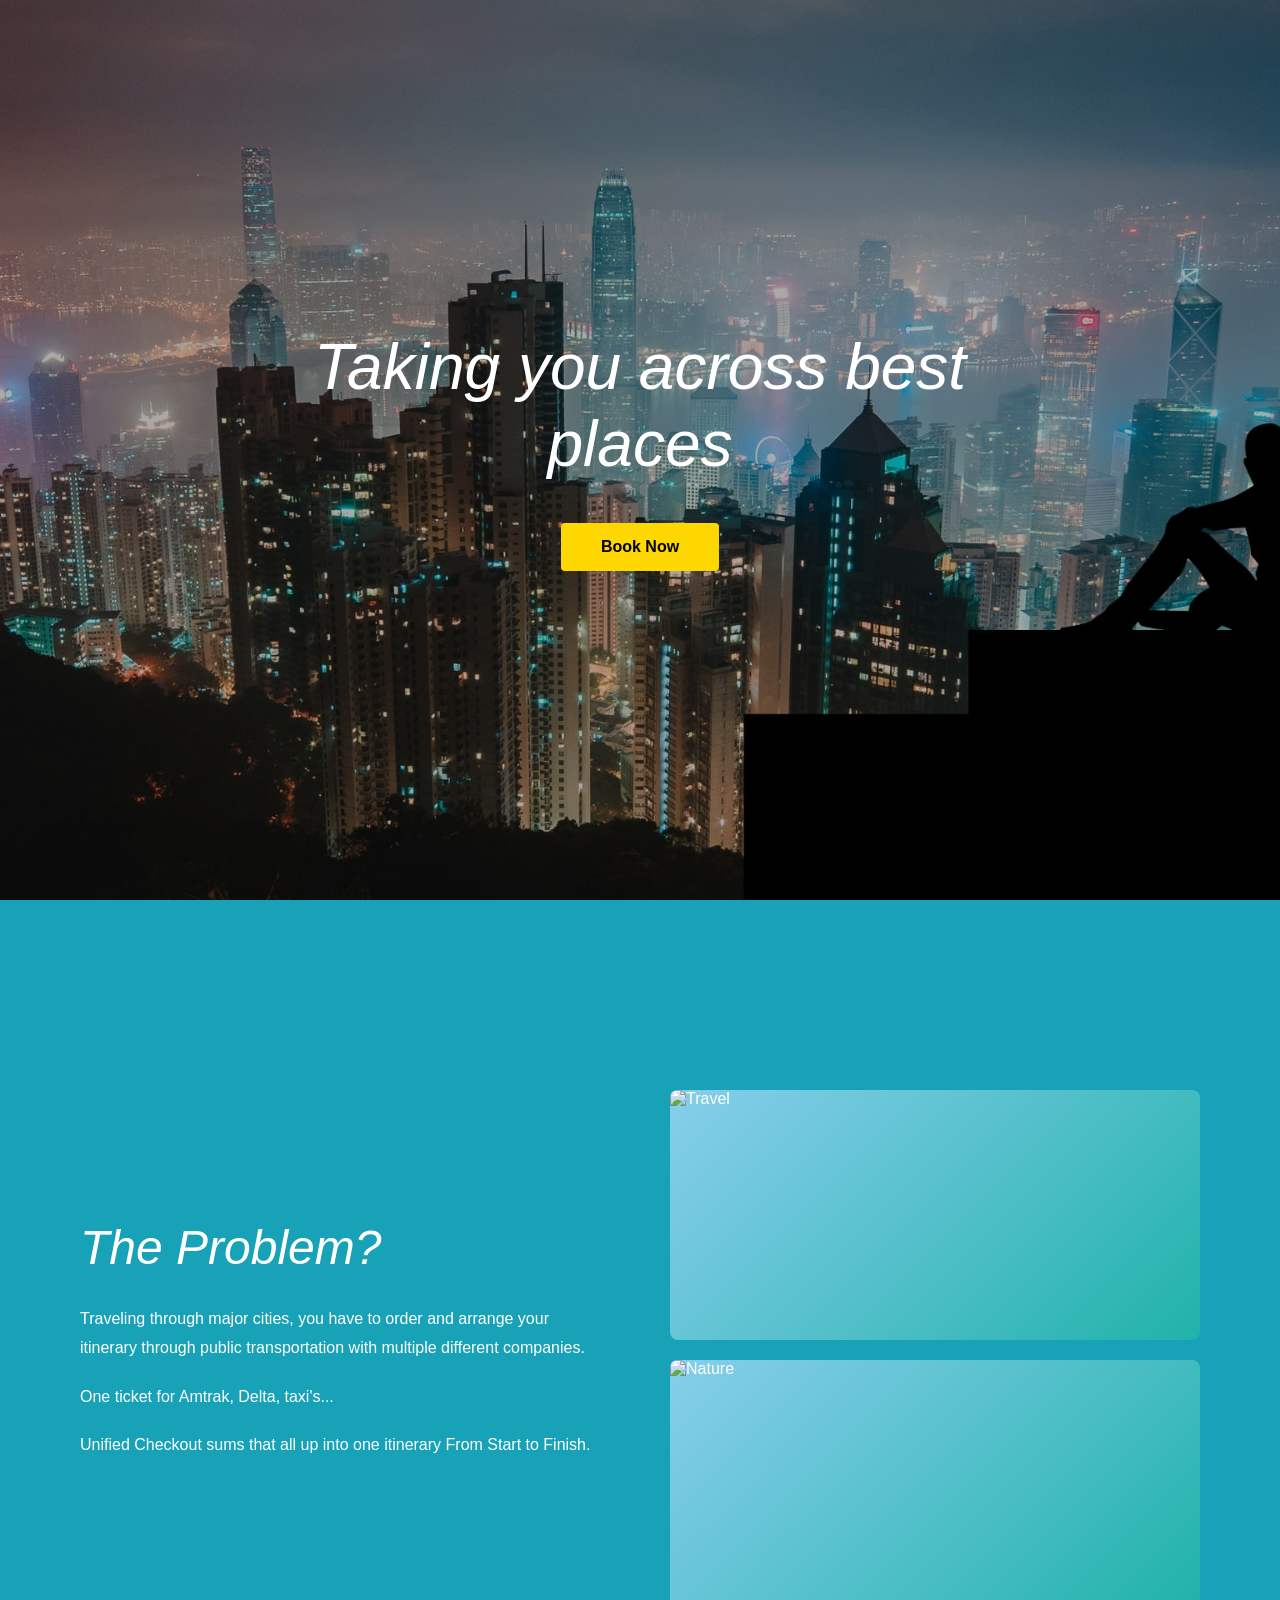
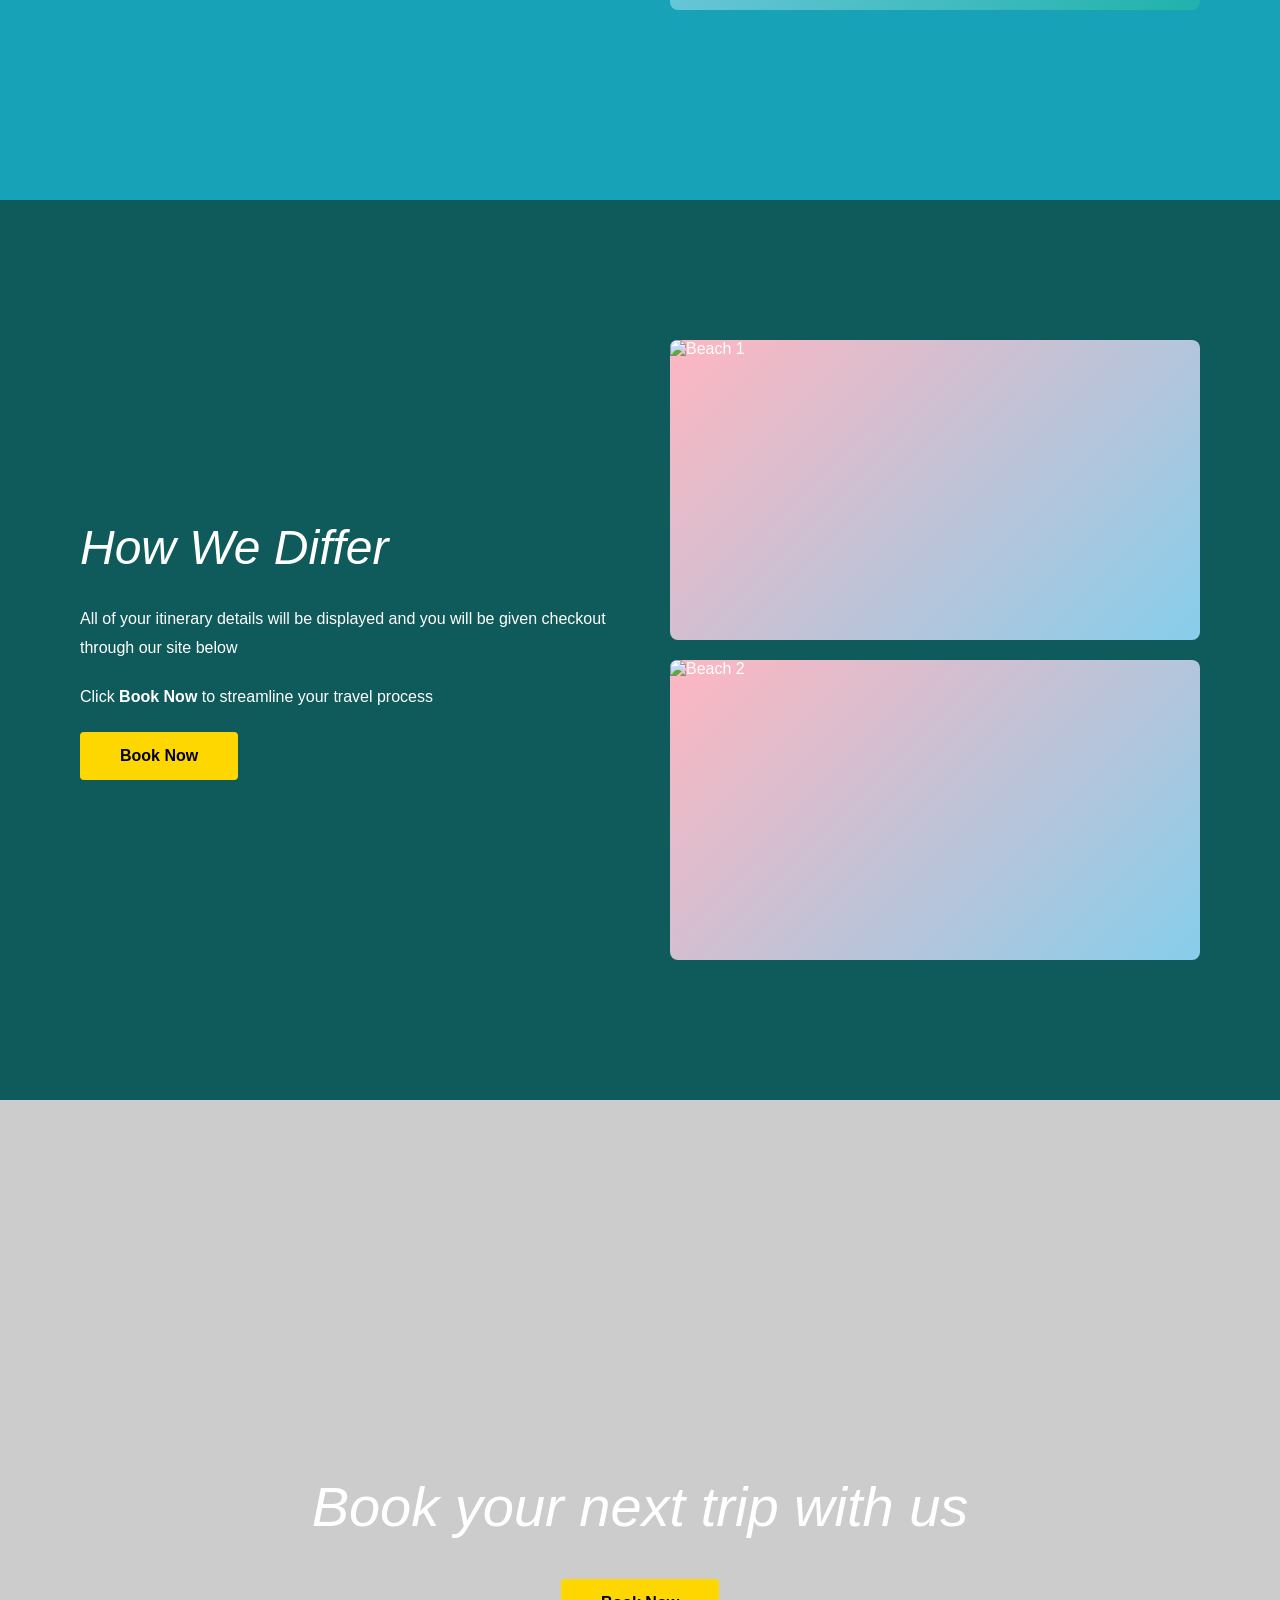
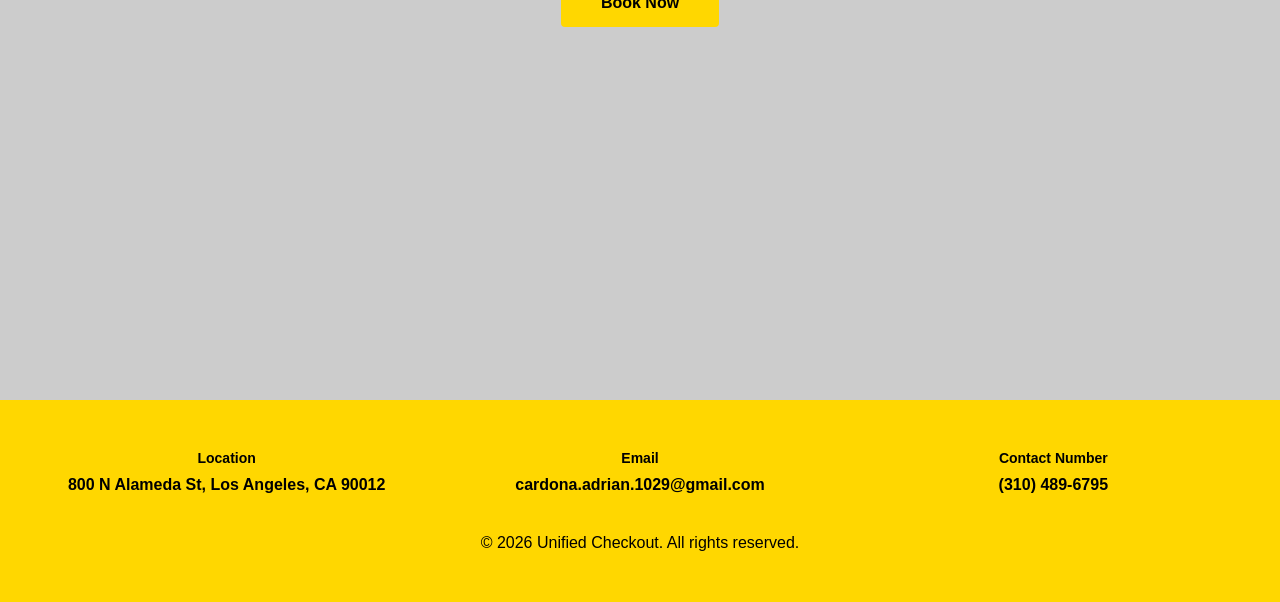
==== frontend/index.html @ d4a49bbd "background" ====
<!DOCTYPE html>
<html lang="en">
<head>
    <meta charset="UTF-8">
    <meta name="viewport" content="width=device-width, initial-scale=1.0">
    <title>Unified Checkout - Taking you across best places</title>
    <style>
        * {
            margin: 0;
            padding: 0;
            box-sizing: border-box;
        }

        body {
            font-family: -apple-system, BlinkMacSystemFont, 'Segoe UI', Roboto, Oxygen, Ubuntu, Cantarell, sans-serif;
            color: #333;
        }

        section {
            min-height: 100vh;
            display: flex;
            align-items: center;
            justify-content: center;
            position: relative;
            overflow: hidden;
        }

        /* Hero Section */
        .hero {
            background: linear-gradient(rgba(0, 0, 0, 0.3), rgba(0, 0, 0, 0.3)), 
                        url('images/hero-bg.jpg');
            background-size: cover;
            background-position: center;
            color: white;
            text-align: center;
            min-height: 100vh;
        }

        .hero-content h1 {
            font-size: 64px;
            font-weight: 300;
            font-style: italic;
            margin-bottom: 40px;
            line-height: 1.2;
            max-width: 800px;
            margin-left: auto;
            margin-right: auto;
        }

        .btn {
            padding: 15px 40px;
            font-size: 16px;
            font-weight: 600;
            border: none;
            border-radius: 4px;
            cursor: pointer;
            transition: all 0.3s;
            text-decoration: none;
            display: inline-block;
        }

        .btn-primary {
            background-color: #ffd700;
            color: #000;
        }

        .btn-primary:hover {
            background-color: #ffed4e;
            transform: translateY(-2px);
            box-shadow: 0 4px 12px rgba(255, 215, 0, 0.3);
        }

        .btn-secondary {
            background-color: #ffd700;
            color: #000;
        }

        .btn-secondary:hover {
            background-color: #ffed4e;
        }

        /* Problem Section */
        .problem {
            background: #17a2b8;
            color: white;
        }

        .problem-content {
            max-width: 1200px;
            margin: 0 auto;
            display: grid;
            grid-template-columns: 1fr 1fr;
            gap: 60px;
            align-items: center;
            padding: 0 40px;
        }

        .problem-text h2 {
            font-size: 48px;
            font-weight: 300;
            font-style: italic;
            margin-bottom: 30px;
        }

        .problem-text p {
            font-size: 16px;
            line-height: 1.8;
            margin-bottom: 20px;
        }

        .problem-images {
            display: grid;
            grid-template-columns: 1fr;
            gap: 20px;
        }

        .problem-images img {
            width: 100%;
            height: 250px;
            object-fit: cover;
            border-radius: 8px;
            background: linear-gradient(135deg, #87CEEB, #20B2AA);
        }

        /* Differ Section */
        .differ {
            background: #0f5a5a;
            color: white;
        }

        .differ-content {
            max-width: 1200px;
            margin: 0 auto;
            display: grid;
            grid-template-columns: 1fr 1fr;
            gap: 60px;
            align-items: center;
            padding: 0 40px;
        }

        .differ-text h2 {
            font-size: 48px;
            font-weight: 300;
            font-style: italic;
            margin-bottom: 30px;
        }

        .differ-text p {
            font-size: 16px;
            line-height: 1.8;
            margin-bottom: 20px;
        }

        .differ-images {
            display: grid;
            grid-template-columns: 1fr;
            gap: 20px;
        }

        .differ-images img {
            width: 100%;
            height: 300px;
            object-fit: cover;
            border-radius: 8px;
            background: linear-gradient(135deg, #FFB6C1, #87CEEB);
        }

        /* CTA Section */
        .cta {
            background: linear-gradient(rgba(0, 0, 0, 0.2), rgba(0, 0, 0, 0.2)), 
                        url('https://images.unsplash.com/photo-1570077188670-e3a8d69ac5ff?w=1200&h=800&fit=crop');
            background-size: cover;
            background-position: center;
            color: white;
            text-align: center;
            min-height: 100vh;
        }

        .cta h2 {
            font-size: 56px;
            font-weight: 300;
            font-style: italic;
            margin-bottom: 40px;
        }

        /* Footer */
        footer {
            background: #ffd700;
            color: #000;
            padding: 50px 40px;
            text-align: center;
        }

        .footer-content {
            max-width: 1200px;
            margin: 0 auto;
            display: grid;
            grid-template-columns: 1fr 1fr 1fr;
            gap: 40px;
            margin-bottom: 40px;
        }

        .footer-item h3 {
            font-size: 14px;
            font-weight: 600;
            margin-bottom: 10px;
        }

        .footer-item p {
            font-size: 16px;
            font-weight: 600;
        }

        @media (max-width: 768px) {
            .hero-content h1 {
                font-size: 36px;
            }

            .problem-content,
            .differ-content,
            .footer-content {
                grid-template-columns: 1fr;
                gap: 30px;
            }

            nav a {
                margin-left: 15px;
            }

            .problem-text h2,
            .differ-text h2,
            .cta h2 {
                font-size: 32px;
            }
        }
    </style>
</head>
<body>
    <!-- Hero Section -->
    <section class="hero" id="home">
        <div class="hero-content">
            <h1>Taking you across best places</h1>
            <a href="../unified-checkout/public/index.html" class="btn btn-primary">Book Now</a>
        </div>
    </section>

    <!-- Problem Section -->
    <section class="problem" id="problem">
        <div class="problem-content">
            <div class="problem-text">
                <h2>The Problem?</h2>
                <p>Traveling through major cities, you have to order and arrange your itinerary through public transportation with multiple different companies.</p>
                <p>One ticket for Amtrak, Delta, taxi's...</p>
                <p>Unified Checkout sums that all up into one itinerary From Start to Finish.</p>
            </div>
            <div class="problem-images">
                <img src="https://images.unsplash.com/photo-1559827260-dc66d52bef19?w=400&h=300&fit=crop" alt="Travel">
                <img src="https://images.unsplash.com/photo-1506905925346-21bda4d32df4?w=400&h=300&fit=crop" alt="Nature">
            </div>
        </div>
    </section>

    <!-- Differ Section -->
    <section class="differ" id="differ">
        <div class="differ-content">
            <div class="differ-text">
                <h2>How We Differ</h2>
                <p>All of your itinerary details will be displayed and you will be given checkout through our site below</p>
                <p>Click <strong>Book Now</strong> to streamline your travel process</p>
                <a href="../unified-checkout/public/index.html" class="btn btn-secondary">Book Now</a>
            </div>
            <div class="differ-images">
                <img src="https://images.unsplash.com/photo-1507003211169-0a1dd7228f2d?w=600&h=300&fit=crop" alt="Beach 1">
                <img src="https://images.unsplash.com/photo-1506905925346-21bda4d32df4?w=600&h=300&fit=crop" alt="Beach 2">
            </div>
        </div>
    </section>

    <!-- CTA Section -->
    <section class="cta" id="cta">
        <div>
            <h2>Book your next trip with us</h2>
            <a href="../unified-checkout/public/index.html" class="btn btn-primary">Book Now</a>
        </div>
    </section>

    <!-- Footer -->
    <footer id="contact">
        <div class="footer-content">
            <div class="footer-item">
                <h3>Location</h3>
                <p>800 N Alameda St, Los Angeles, CA 90012</p>
            </div>
            <div class="footer-item">
                <h3>Email</h3>
                <p>cardona.adrian.1029@gmail.com</p>
            </div>
            <div class="footer-item">
                <h3>Contact Number</h3>
                <p>(310) 489-6795</p>
            </div>
        </div>
        <p>&copy; 2026 Unified Checkout. All rights reserved.</p>
    </footer>
</body>
</html>
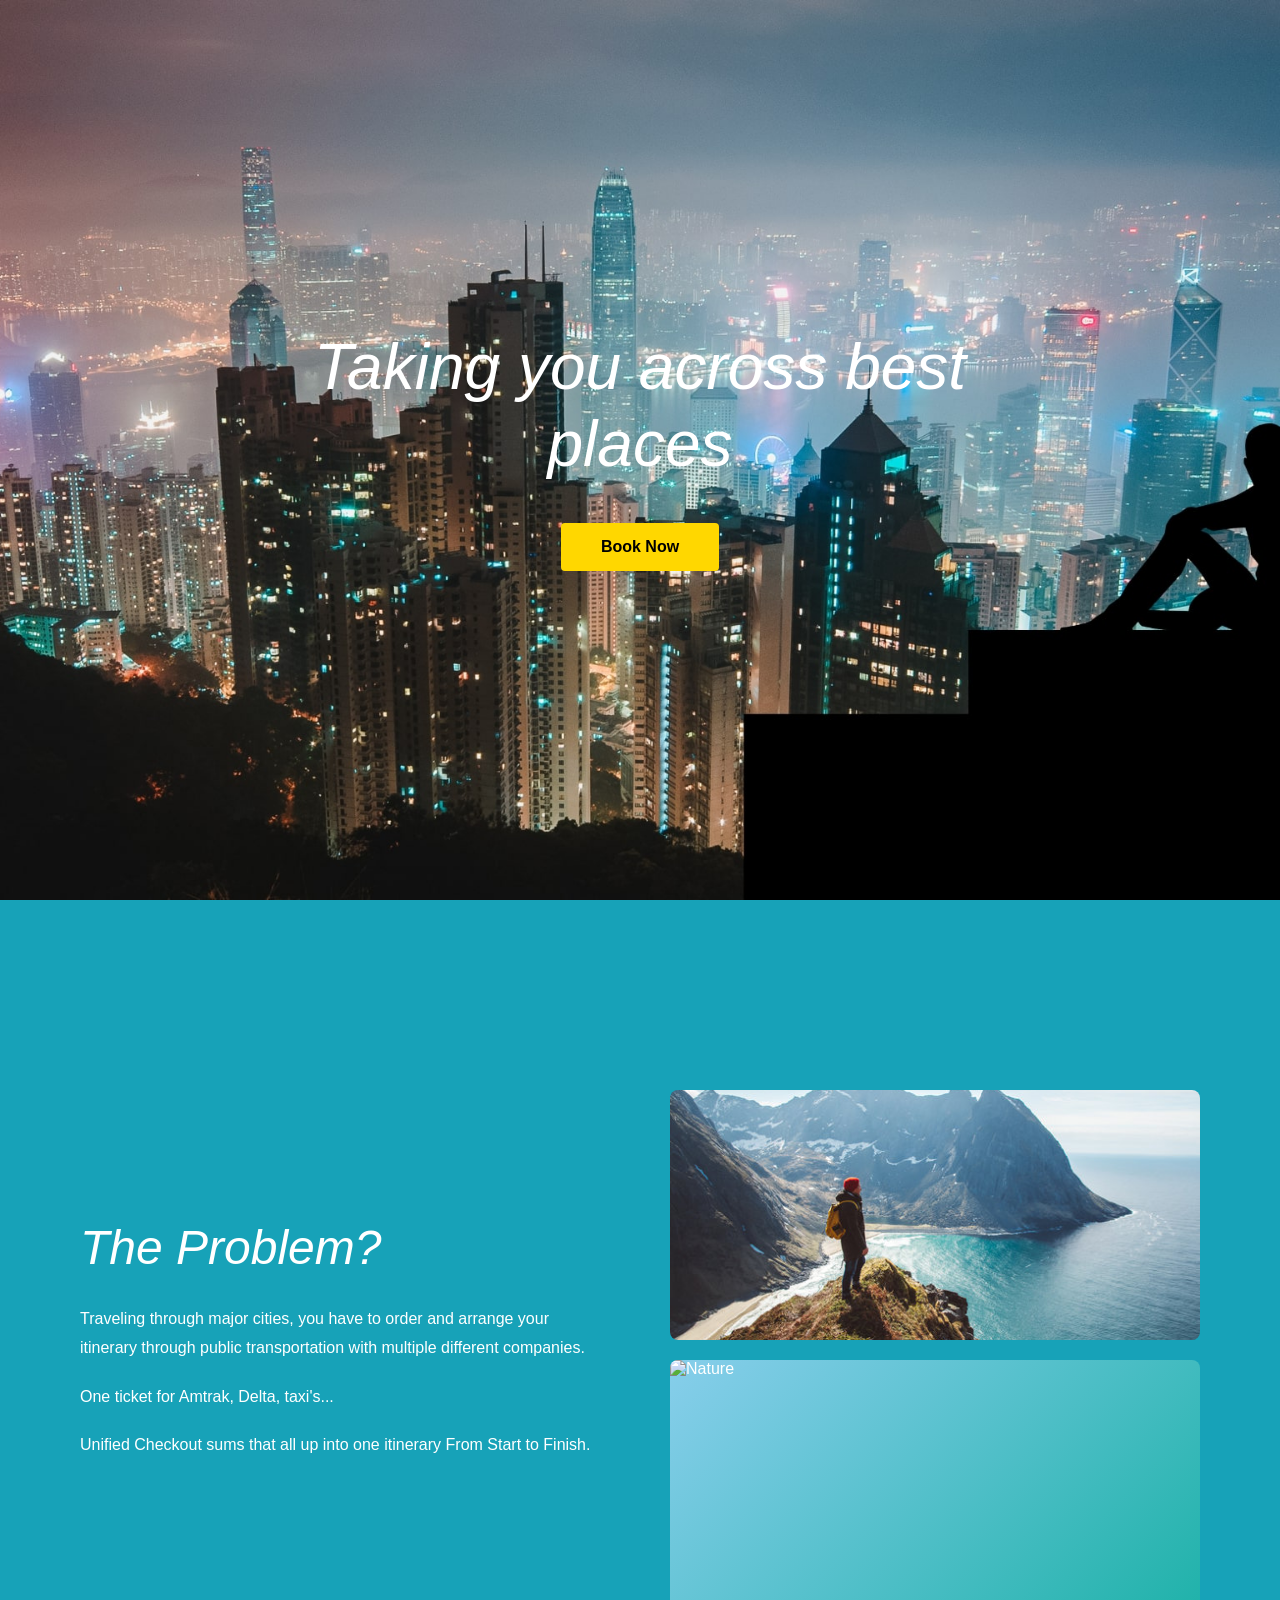
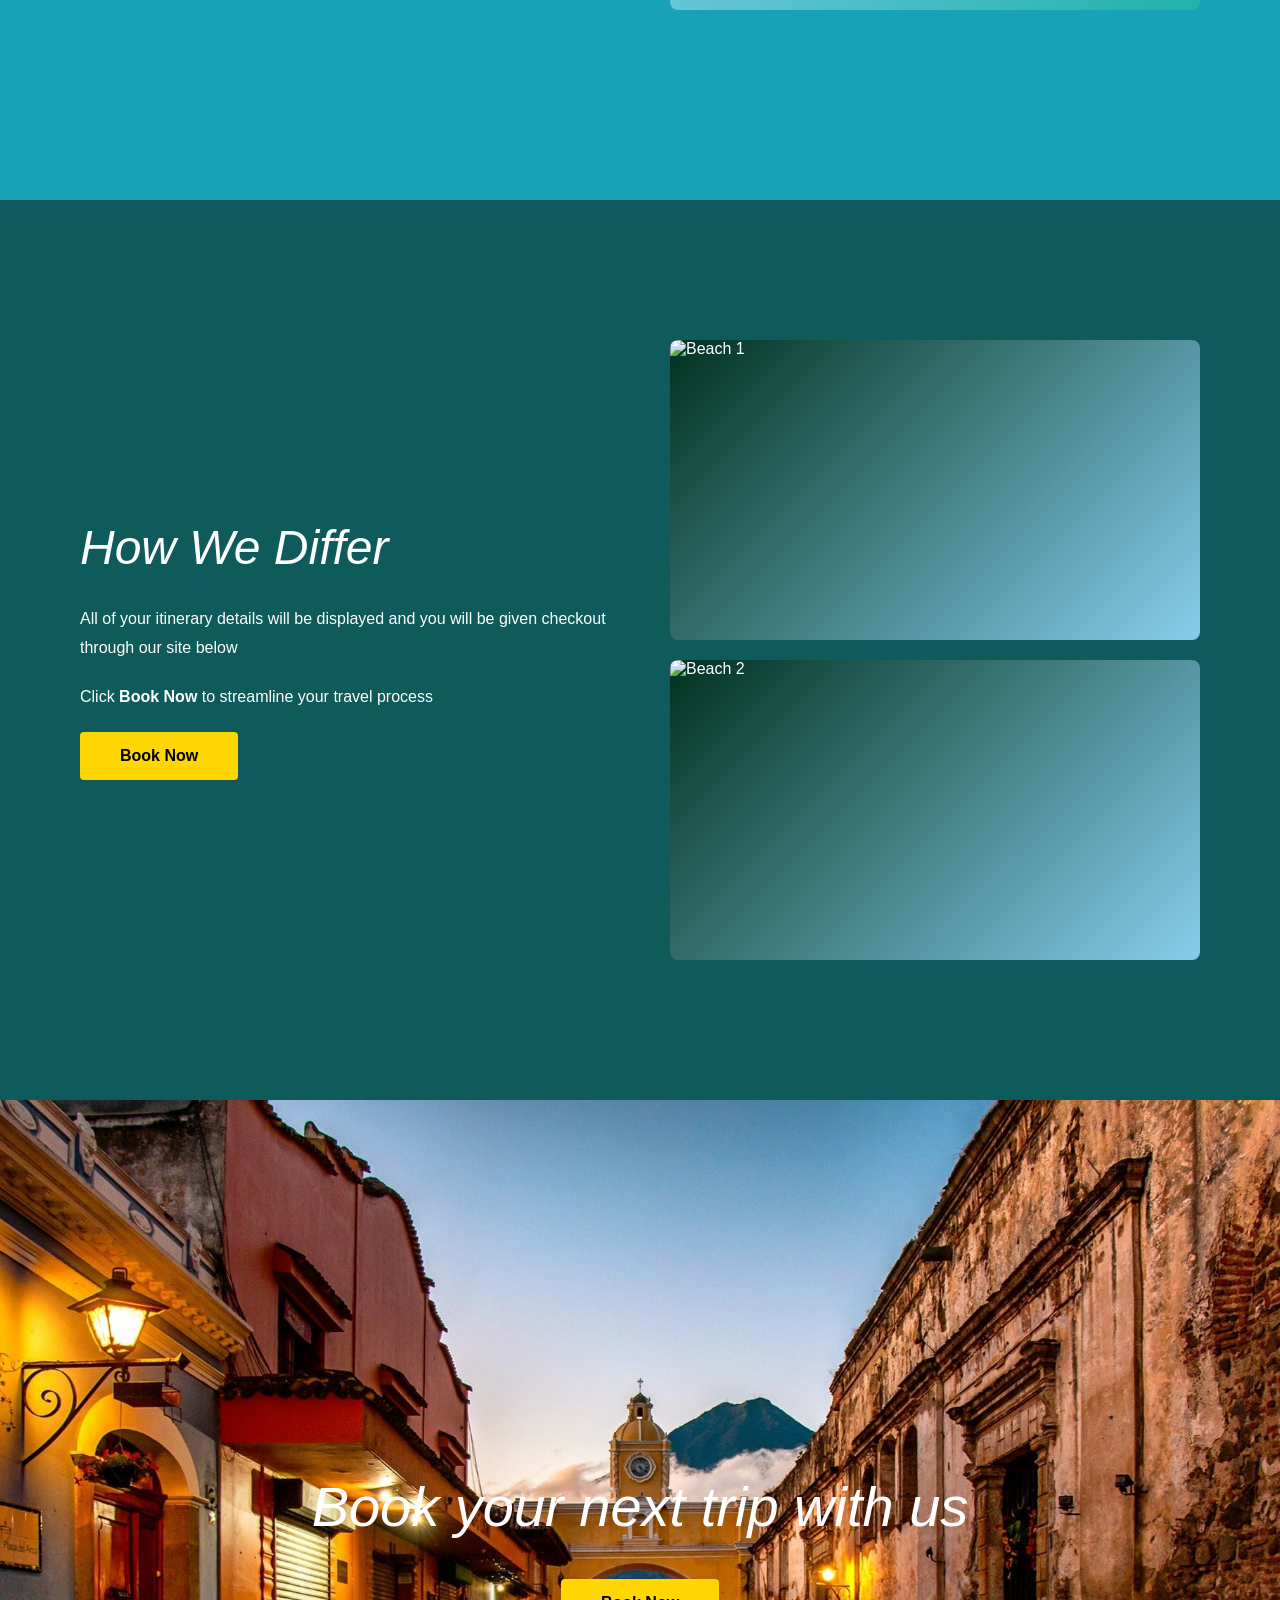
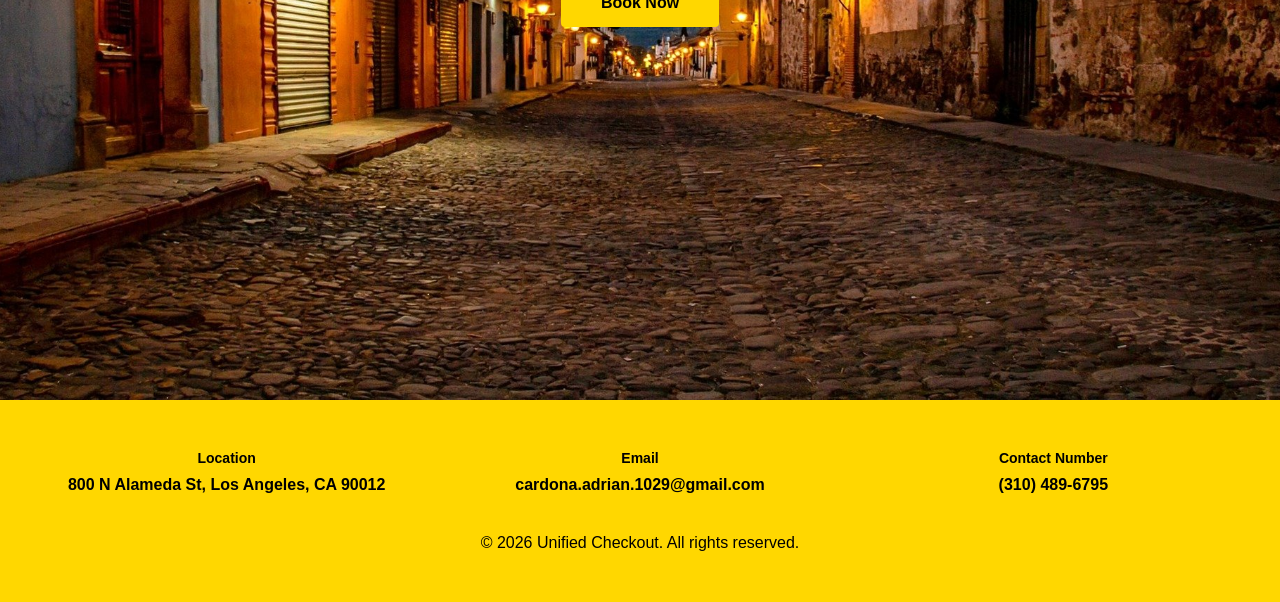
==== commit b8d40ce1: "added the images" ====
--- a/frontend/index.html
+++ b/frontend/index.html
@@ -4,236 +4,7 @@
     <meta charset="UTF-8">
     <meta name="viewport" content="width=device-width, initial-scale=1.0">
     <title>Unified Checkout - Taking you across best places</title>
-    <style>
-        * {
-            margin: 0;
-            padding: 0;
-            box-sizing: border-box;
-        }
-
-        body {
-            font-family: -apple-system, BlinkMacSystemFont, 'Segoe UI', Roboto, Oxygen, Ubuntu, Cantarell, sans-serif;
-            color: #333;
-        }
-
-        section {
-            min-height: 100vh;
-            display: flex;
-            align-items: center;
-            justify-content: center;
-            position: relative;
-            overflow: hidden;
-        }
-
-        /* Hero Section */
-        .hero {
-            background: linear-gradient(rgba(0, 0, 0, 0.3), rgba(0, 0, 0, 0.3)), 
-                        url('images/hero-bg.jpg');
-            background-size: cover;
-            background-position: center;
-            color: white;
-            text-align: center;
-            min-height: 100vh;
-        }
-
-        .hero-content h1 {
-            font-size: 64px;
-            font-weight: 300;
-            font-style: italic;
-            margin-bottom: 40px;
-            line-height: 1.2;
-            max-width: 800px;
-            margin-left: auto;
-            margin-right: auto;
-        }
-
-        .btn {
-            padding: 15px 40px;
-            font-size: 16px;
-            font-weight: 600;
-            border: none;
-            border-radius: 4px;
-            cursor: pointer;
-            transition: all 0.3s;
-            text-decoration: none;
-            display: inline-block;
-        }
-
-        .btn-primary {
-            background-color: #ffd700;
-            color: #000;
-        }
-
-        .btn-primary:hover {
-            background-color: #ffed4e;
-            transform: translateY(-2px);
-            box-shadow: 0 4px 12px rgba(255, 215, 0, 0.3);
-        }
-
-        .btn-secondary {
-            background-color: #ffd700;
-            color: #000;
-        }
-
-        .btn-secondary:hover {
-            background-color: #ffed4e;
-        }
-
-        /* Problem Section */
-        .problem {
-            background: #17a2b8;
-            color: white;
-        }
-
-        .problem-content {
-            max-width: 1200px;
-            margin: 0 auto;
-            display: grid;
-            grid-template-columns: 1fr 1fr;
-            gap: 60px;
-            align-items: center;
-            padding: 0 40px;
-        }
-
-        .problem-text h2 {
-            font-size: 48px;
-            font-weight: 300;
-            font-style: italic;
-            margin-bottom: 30px;
-        }
-
-        .problem-text p {
-            font-size: 16px;
-            line-height: 1.8;
-            margin-bottom: 20px;
-        }
-
-        .problem-images {
-            display: grid;
-            grid-template-columns: 1fr;
-            gap: 20px;
-        }
-
-        .problem-images img {
-            width: 100%;
-            height: 250px;
-            object-fit: cover;
-            border-radius: 8px;
-            background: linear-gradient(135deg, #87CEEB, #20B2AA);
-        }
-
-        /* Differ Section */
-        .differ {
-            background: #0f5a5a;
-            color: white;
-        }
-
-        .differ-content {
-            max-width: 1200px;
-            margin: 0 auto;
-            display: grid;
-            grid-template-columns: 1fr 1fr;
-            gap: 60px;
-            align-items: center;
-            padding: 0 40px;
-        }
-
-        .differ-text h2 {
-            font-size: 48px;
-            font-weight: 300;
-            font-style: italic;
-            margin-bottom: 30px;
-        }
-
-        .differ-text p {
-            font-size: 16px;
-            line-height: 1.8;
-            margin-bottom: 20px;
-        }
-
-        .differ-images {
-            display: grid;
-            grid-template-columns: 1fr;
-            gap: 20px;
-        }
-
-        .differ-images img {
-            width: 100%;
-            height: 300px;
-            object-fit: cover;
-            border-radius: 8px;
-            background: linear-gradient(135deg, #FFB6C1, #87CEEB);
-        }
-
-        /* CTA Section */
-        .cta {
-            background: linear-gradient(rgba(0, 0, 0, 0.2), rgba(0, 0, 0, 0.2)), 
-                        url('https://images.unsplash.com/photo-1570077188670-e3a8d69ac5ff?w=1200&h=800&fit=crop');
-            background-size: cover;
-            background-position: center;
-            color: white;
-            text-align: center;
-            min-height: 100vh;
-        }
-
-        .cta h2 {
-            font-size: 56px;
-            font-weight: 300;
-            font-style: italic;
-            margin-bottom: 40px;
-        }
-
-        /* Footer */
-        footer {
-            background: #ffd700;
-            color: #000;
-            padding: 50px 40px;
-            text-align: center;
-        }
-
-        .footer-content {
-            max-width: 1200px;
-            margin: 0 auto;
-            display: grid;
-            grid-template-columns: 1fr 1fr 1fr;
-            gap: 40px;
-            margin-bottom: 40px;
-        }
-
-        .footer-item h3 {
-            font-size: 14px;
-            font-weight: 600;
-            margin-bottom: 10px;
-        }
-
-        .footer-item p {
-            font-size: 16px;
-            font-weight: 600;
-        }
-
-        @media (max-width: 768px) {
-            .hero-content h1 {
-                font-size: 36px;
-            }
-
-            .problem-content,
-            .differ-content,
-            .footer-content {
-                grid-template-columns: 1fr;
-                gap: 30px;
-            }
-
-            nav a {
-                margin-left: 15px;
-            }
-
-            .problem-text h2,
-            .differ-text h2,
-            .cta h2 {
-                font-size: 32px;
-            }
-        }
-    </style>
+    <link rel="stylesheet" href="css/styles.css">
 </head>
 <body>
     <!-- Hero Section -->
@@ -254,7 +25,7 @@
                 <p>Unified Checkout sums that all up into one itinerary From Start to Finish.</p>
             </div>
             <div class="problem-images">
-                <img src="https://images.unsplash.com/photo-1559827260-dc66d52bef19?w=400&h=300&fit=crop" alt="Travel">
+                <img src = "images/travel.jpg">
                 <img src="https://images.unsplash.com/photo-1506905925346-21bda4d32df4?w=400&h=300&fit=crop" alt="Nature">
             </div>
         </div>
--- a/frontend/css/styles.css
+++ b/frontend/css/styles.css
@@ -0,0 +1,226 @@
+* {
+    margin: 0;
+    padding: 0;
+    box-sizing: border-box;
+}
+
+body {
+    font-family: -apple-system, BlinkMacSystemFont, 'Segoe UI', Roboto, Oxygen, Ubuntu, Cantarell, sans-serif;
+    color: #333;
+}
+
+section {
+    min-height: 100vh;
+    display: flex;
+    align-items: center;
+    justify-content: center;
+    position: relative;
+    overflow: hidden;
+}
+
+/* Hero Section */
+.hero {
+    background: url('../images/hero-bg.jpg');
+    background-size: cover;
+    background-position: center;
+    color: white;
+    text-align: center;
+    min-height: 100vh;
+}
+
+.hero-content h1 {
+    font-size: 64px;
+    font-weight: 300;
+    font-style: italic;
+    margin-bottom: 40px;
+    line-height: 1.2;
+    max-width: 800px;
+    margin-left: auto;
+    margin-right: auto;
+}
+
+.btn {
+    padding: 15px 40px;
+    font-size: 16px;
+    font-weight: 600;
+    border: none;
+    border-radius: 4px;
+    cursor: pointer;
+    transition: all 0.3s;
+    text-decoration: none;
+    display: inline-block;
+}
+
+.btn-primary {
+    background-color: #ffd700;
+    color: #000;
+}
+
+.btn-primary:hover {
+    background-color: #ffed4e;
+    transform: translateY(-2px);
+    box-shadow: 0 4px 12px rgba(255, 215, 0, 0.3);
+}
+
+.btn-secondary {
+    background-color: #ffd700;
+    color: #000;
+}
+
+.btn-secondary:hover {
+    background-color: #ffed4e;
+}
+
+/* Problem Section */
+.problem {
+    background: #17a2b8;
+    color: white;
+}
+
+.problem-content {
+    max-width: 1200px;
+    margin: 0 auto;
+    display: grid;
+    grid-template-columns: 1fr 1fr;
+    gap: 60px;
+    align-items: center;
+    padding: 0 40px;
+}
+
+.problem-text h2 {
+    font-size: 48px;
+    font-weight: 300;
+    font-style: italic;
+    margin-bottom: 30px;
+}
+
+.problem-text p {
+    font-size: 16px;
+    line-height: 1.8;
+    margin-bottom: 20px;
+}
+
+.problem-images {
+    display: grid;
+    grid-template-columns: 1fr;
+    gap: 20px;
+}
+
+.problem-images img {
+    width: 100%;
+    height: 250px;
+    object-fit: cover;
+    border-radius: 8px;
+    background: linear-gradient(135deg, #87CEEB, #20B2AA);
+}
+
+/* Differ Section */
+.differ {
+    background: #0f5a5a;
+    color: white;
+}
+
+.differ-content {
+    max-width: 1200px;
+    margin: 0 auto;
+    display: grid;
+    grid-template-columns: 1fr 1fr;
+    gap: 60px;
+    align-items: center;
+    padding: 0 40px;
+}
+
+.differ-text h2 {
+    font-size: 48px;
+    font-weight: 300;
+    font-style: italic;
+    margin-bottom: 30px;
+}
+
+.differ-text p {
+    font-size: 16px;
+    line-height: 1.8;
+    margin-bottom: 20px;
+}
+
+.differ-images {
+    display: grid;
+    grid-template-columns: 1fr;
+    gap: 20px;
+}
+
+.differ-images img {
+    width: 100%;
+    height: 300px;
+    object-fit: cover;
+    border-radius: 8px;
+    background: linear-gradient(135deg, #013220, #87CEEB);
+}
+
+/* CTA Section */
+.cta {
+    background: url('../images/guatemala.jpg');
+    background-size: cover;
+    background-position: center;
+    color: white;
+    text-align: center;
+    min-height: 100vh;
+}
+
+.cta h2 {
+    font-size: 56px;
+    font-weight: 300;
+    font-style: italic;
+    margin-bottom: 40px;
+}
+
+/* Footer */
+footer {
+    background: #ffd700;
+    color: #000;
+    padding: 50px 40px;
+    text-align: center;
+}
+
+.footer-content {
+    max-width: 1200px;
+    margin: 0 auto;
+    display: grid;
+    grid-template-columns: 1fr 1fr 1fr;
+    gap: 40px;
+    margin-bottom: 40px;
+}
+
+.footer-item h3 {
+    font-size: 14px;
+    font-weight: 600;
+    margin-bottom: 10px;
+}
+
+.footer-item p {
+    font-size: 16px;
+    font-weight: 600;
+}
+
+@media (max-width: 768px) {
+    .hero-content h1 {
+        font-size: 36px;
+    }
+
+    .problem-content,
+    .differ-content,
+    .footer-content {
+        grid-template-columns: 1fr;
+        gap: 30px;
+    }
+
+    nav a {
+        margin-left: 15px;
+    }
+
+    .problem-text h2,
+    .differ-text h2,
+    .cta h2 {
+        font-size: 32px;
+    }
+}
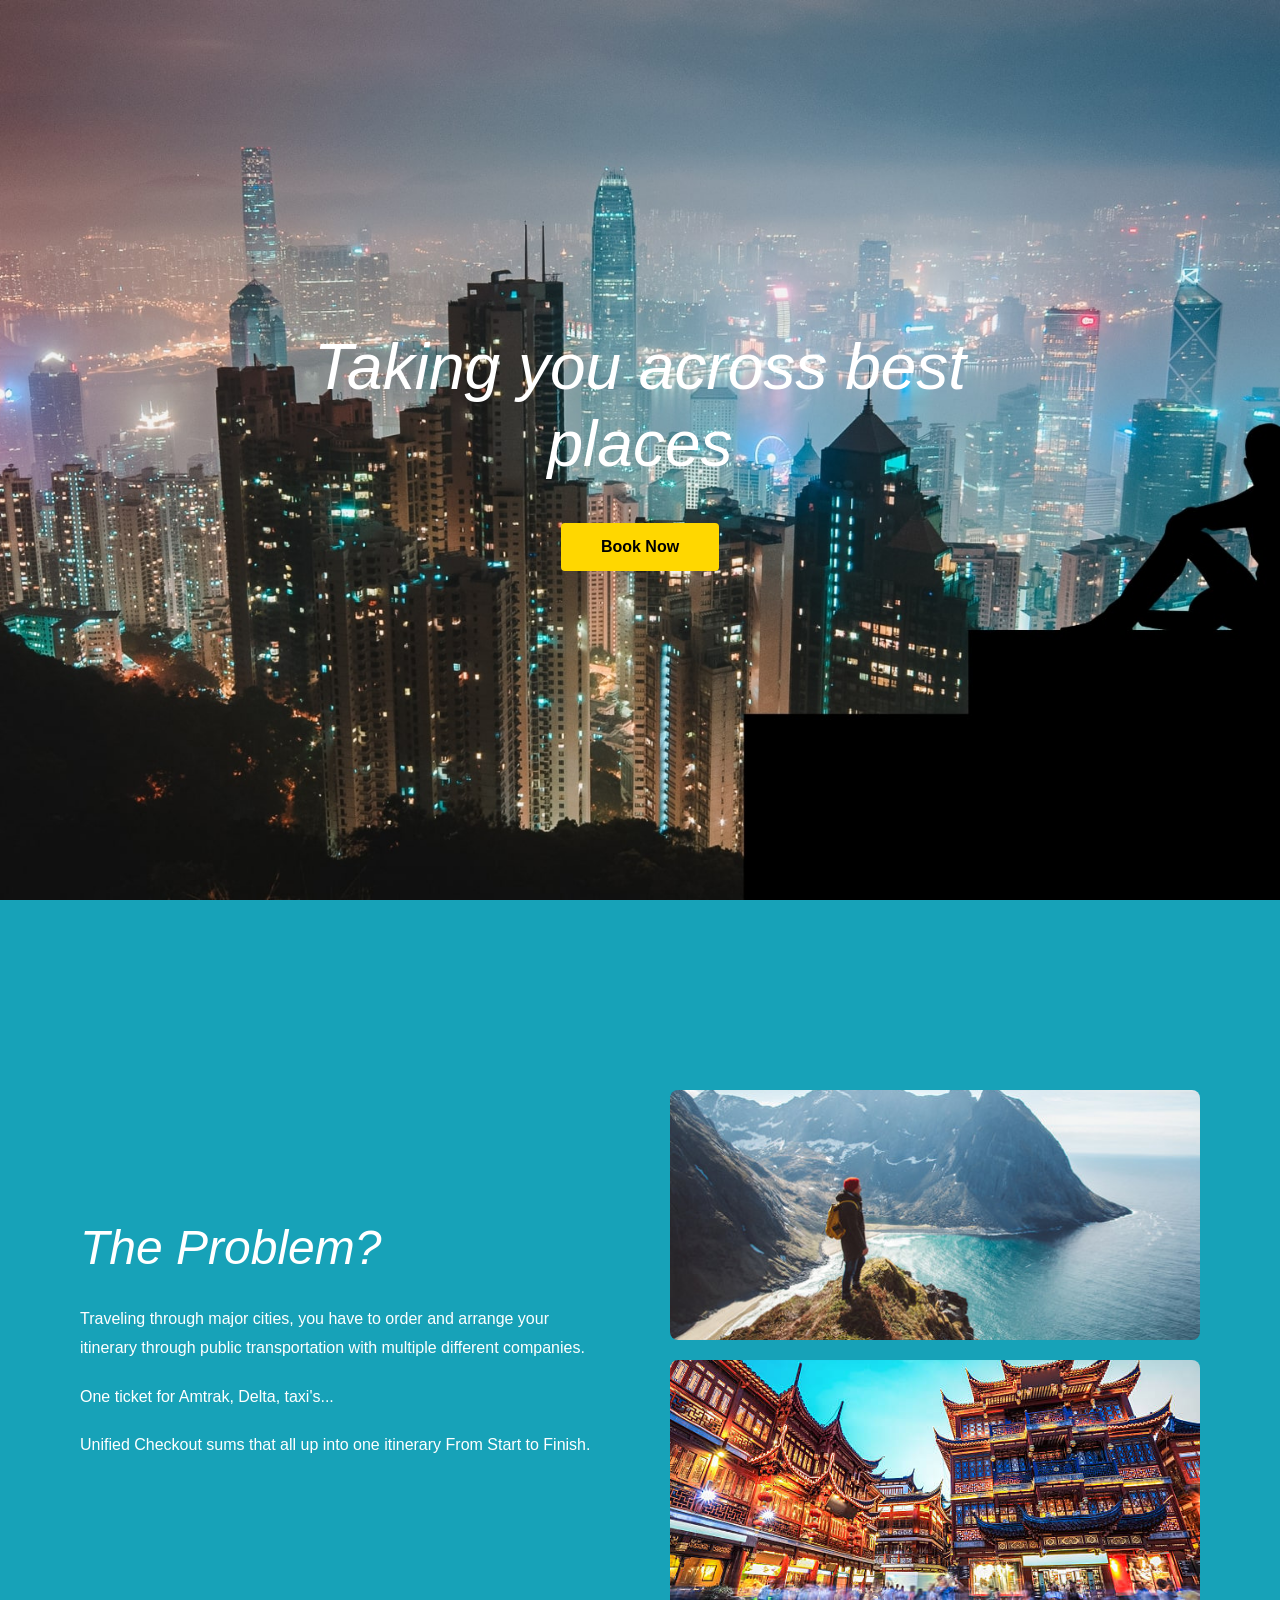
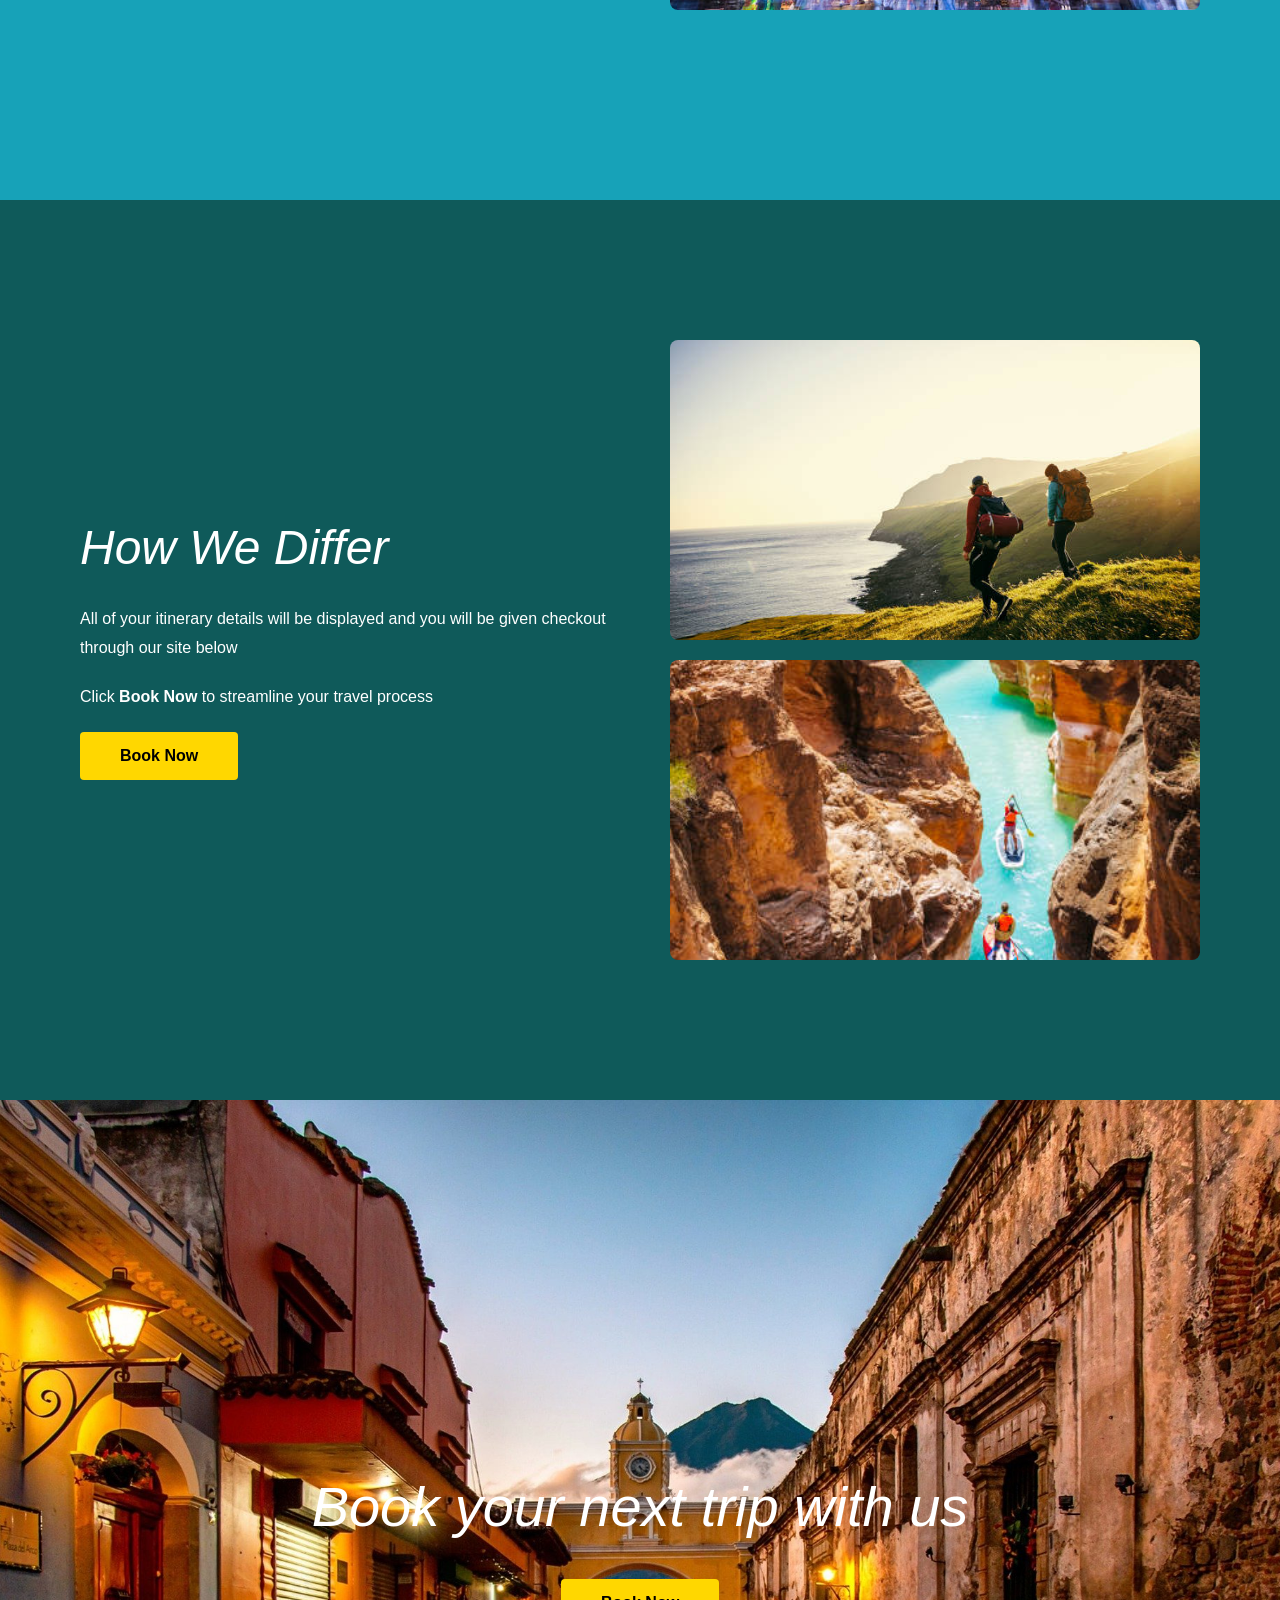
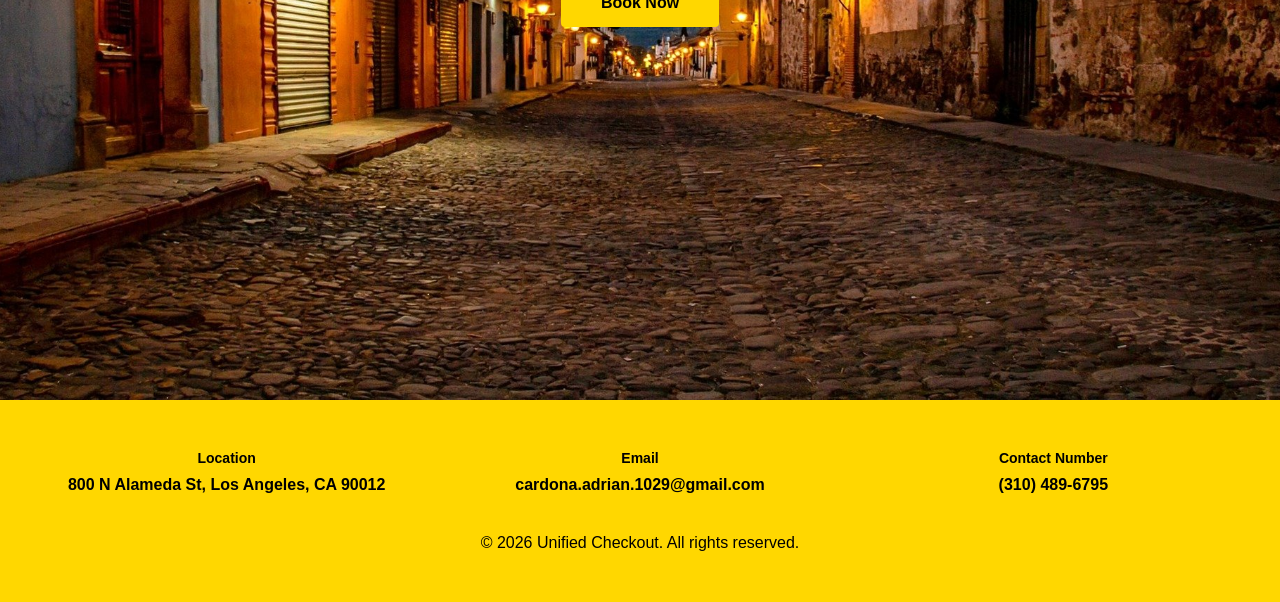
==== commit e4361f35: "finished this now time to make this wayy better with the overlap" ====
--- a/frontend/index.html
+++ b/frontend/index.html
@@ -26,7 +26,7 @@
             </div>
             <div class="problem-images">
                 <img src = "images/travel.jpg">
-                <img src="https://images.unsplash.com/photo-1506905925346-21bda4d32df4?w=400&h=300&fit=crop" alt="Nature">
+                <img src="images/china.jpg" >
             </div>
         </div>
     </section>
@@ -41,8 +41,8 @@
                 <a href="../unified-checkout/public/index.html" class="btn btn-secondary">Book Now</a>
             </div>
             <div class="differ-images">
-                <img src="https://images.unsplash.com/photo-1507003211169-0a1dd7228f2d?w=600&h=300&fit=crop" alt="Beach 1">
-                <img src="https://images.unsplash.com/photo-1506905925346-21bda4d32df4?w=600&h=300&fit=crop" alt="Beach 2">
+                <img src="images/cliff.jpg" >
+                <img src="images/advent.jpg" >
             </div>
         </div>
     </section>
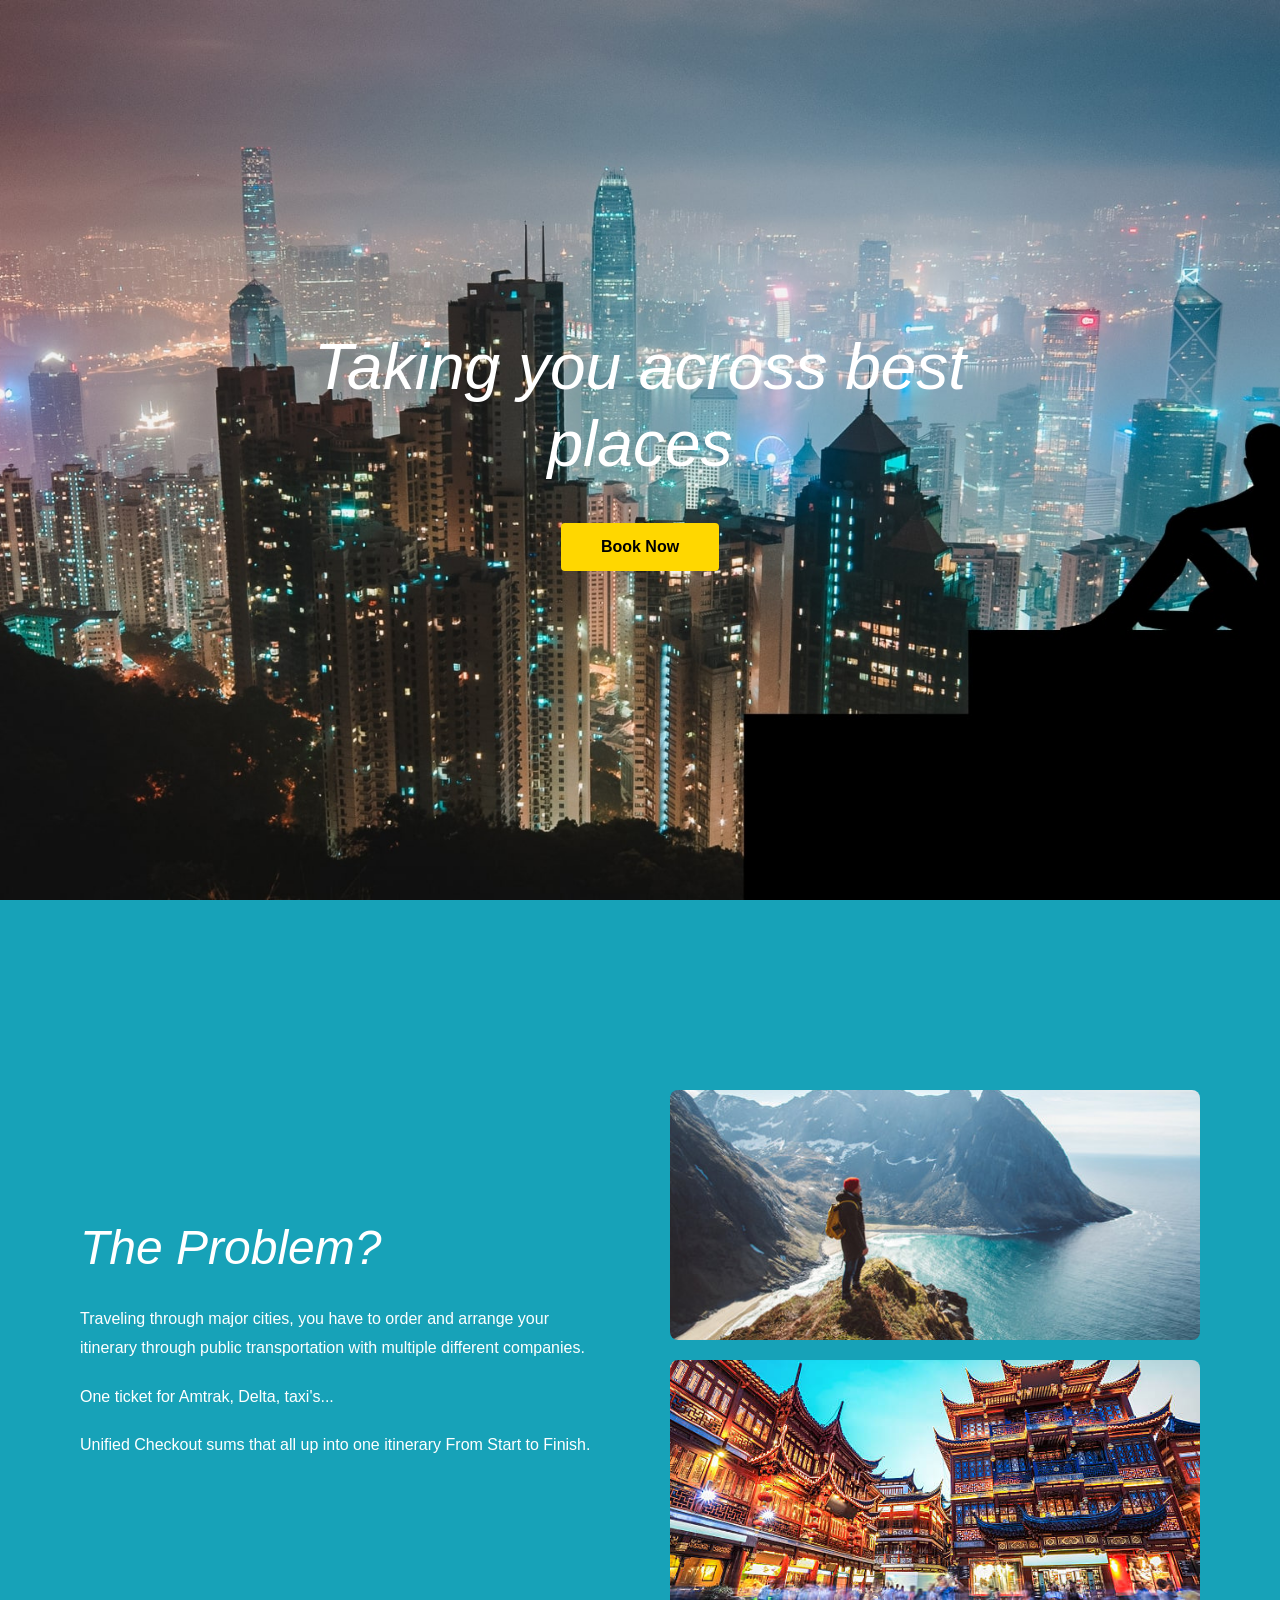
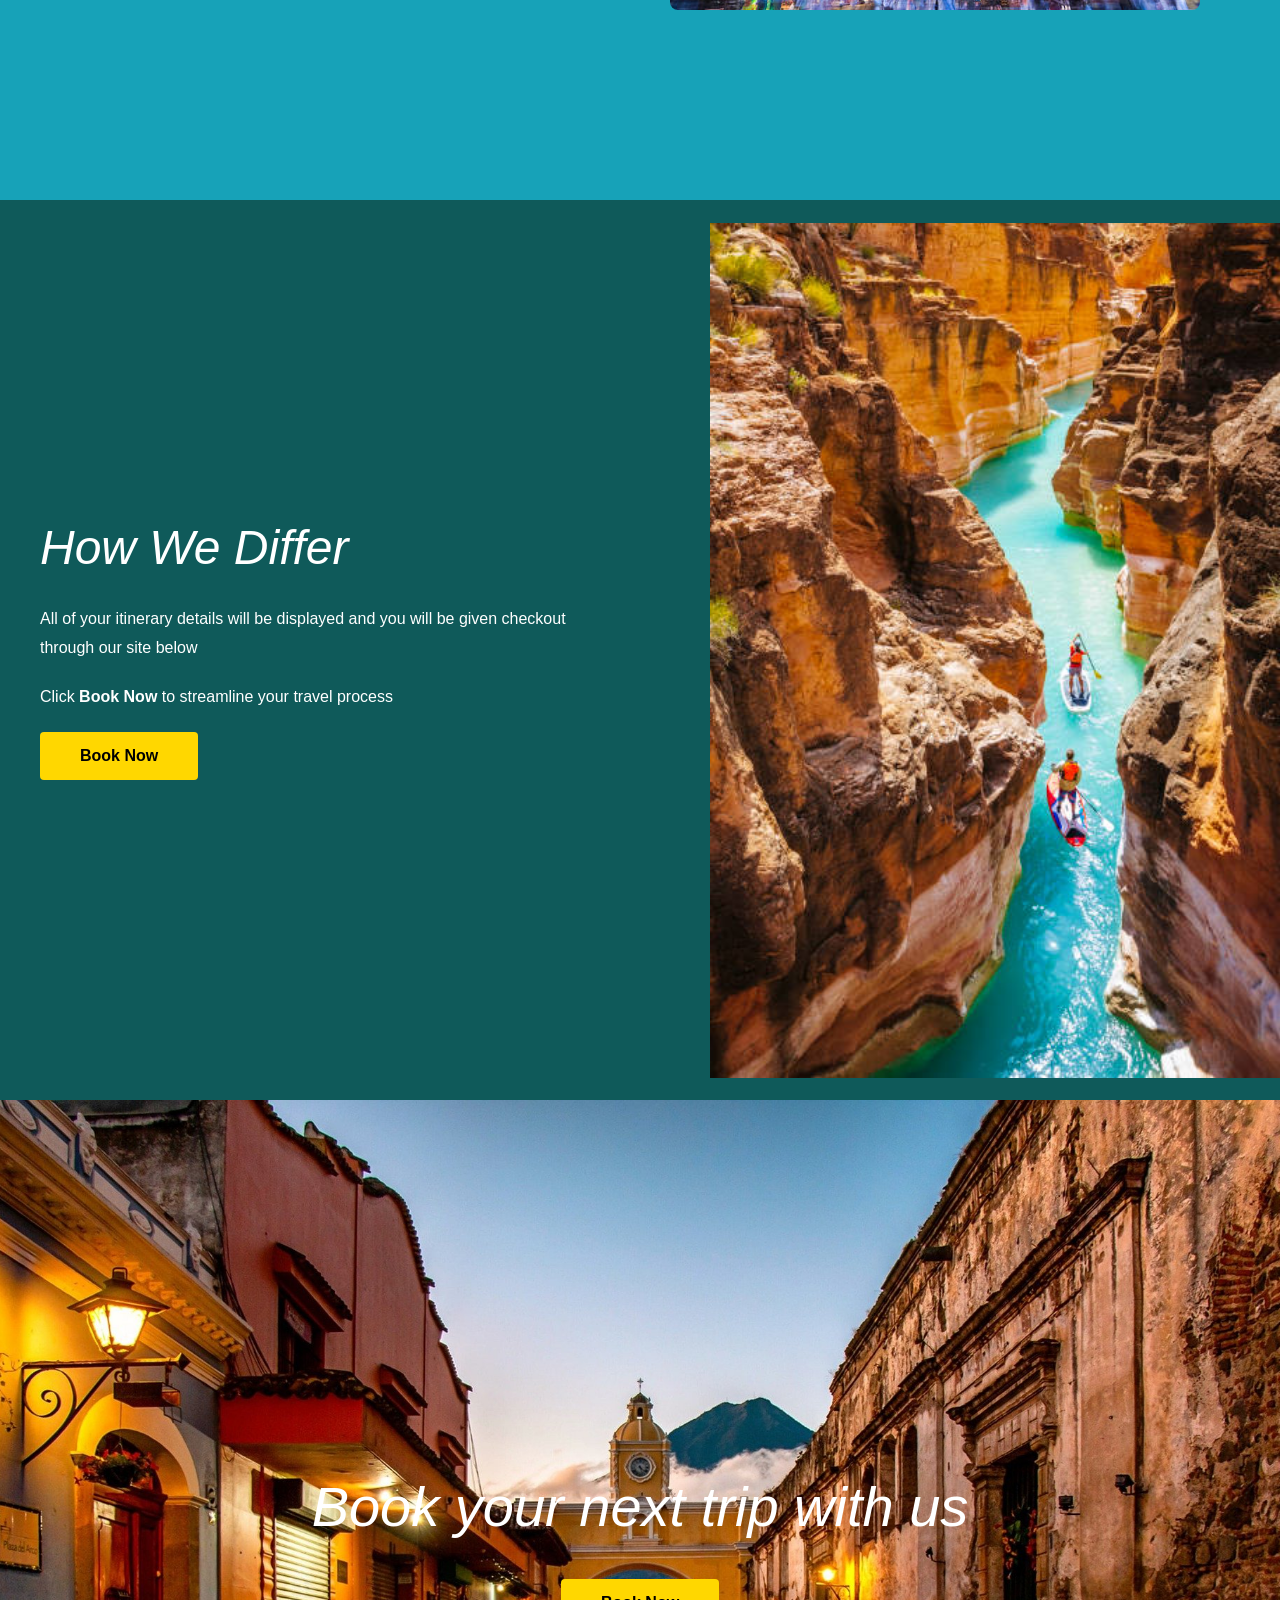
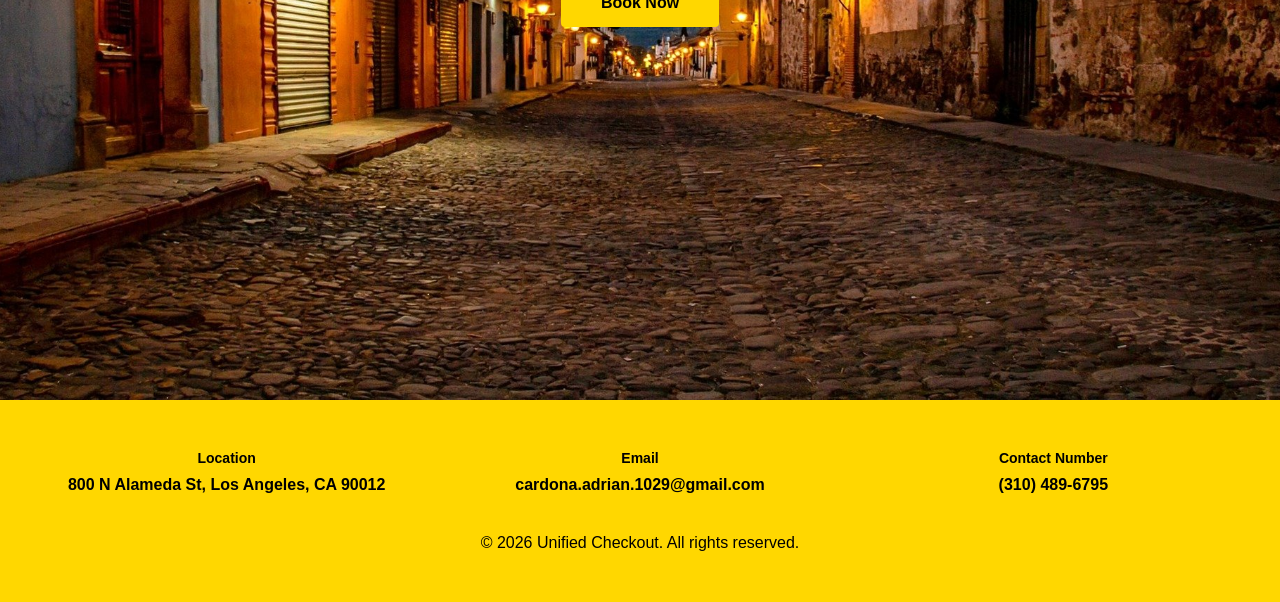
==== commit 8a31d3aa: "fixed this for now the differ section at least need to do the same for the problem section" ====
--- a/frontend/index.html
+++ b/frontend/index.html
@@ -41,7 +41,6 @@
                 <a href="../unified-checkout/public/index.html" class="btn btn-secondary">Book Now</a>
             </div>
             <div class="differ-images">
-                <img src="images/cliff.jpg" >
                 <img src="images/advent.jpg" >
             </div>
         </div>
--- a/frontend/css/styles.css
+++ b/frontend/css/styles.css
@@ -127,7 +127,7 @@
     grid-template-columns: 1fr 1fr;
     gap: 60px;
     align-items: center;
-    padding: 0 40px;
+   
 }
 
 .differ-text h2 {
@@ -144,18 +144,21 @@
 }
 
 .differ-images {
-    display: grid;
-    grid-template-columns: 1fr;
-    gap: 20px;
-}
+    justify-self: end;
+    width: 100%;
+    height: 100%;
+    display: flex;
+    margin-right: calc((100vw - 1200px) / -2);
+}
+
 
 .differ-images img {
     width: 100%;
-    height: 300px;
+    height: 100%;
     object-fit: cover;
-    border-radius: 8px;
     background: linear-gradient(135deg, #013220, #87CEEB);
 }
+
 
 /* CTA Section */
 .cta {
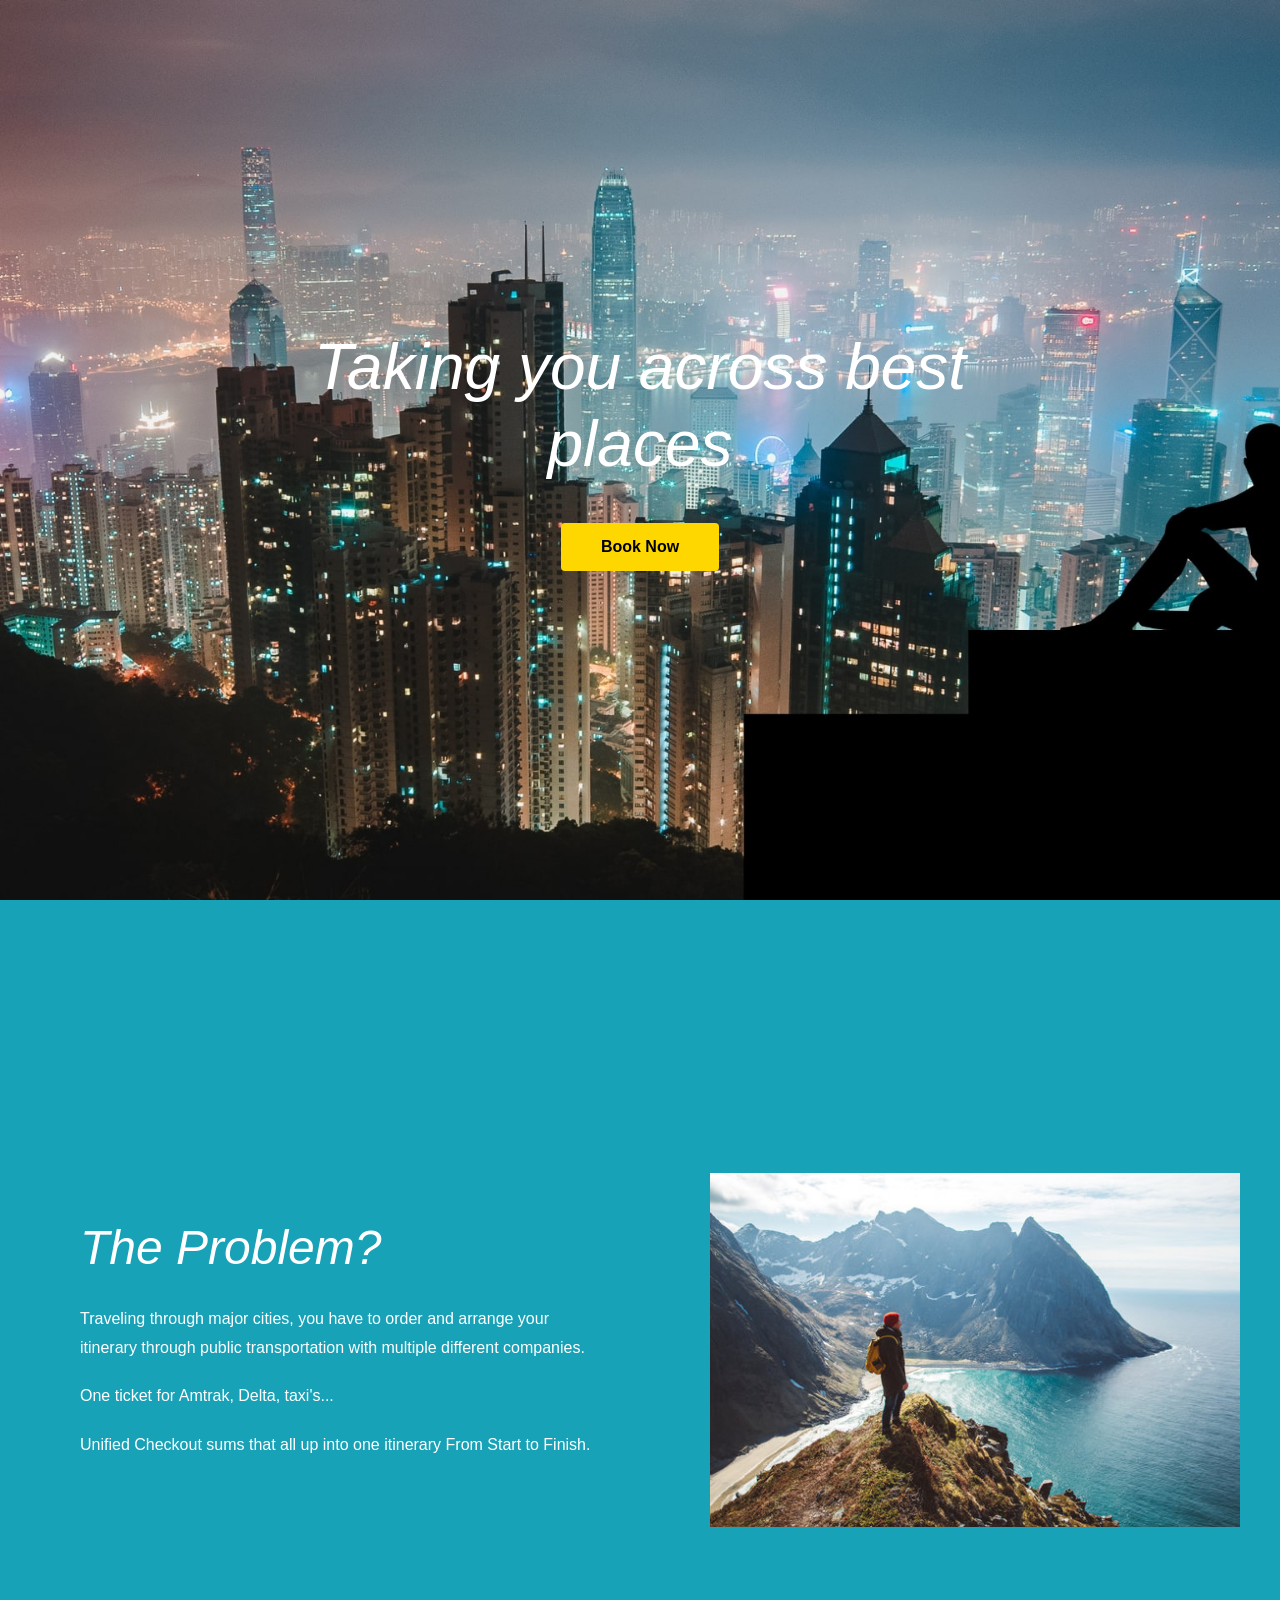
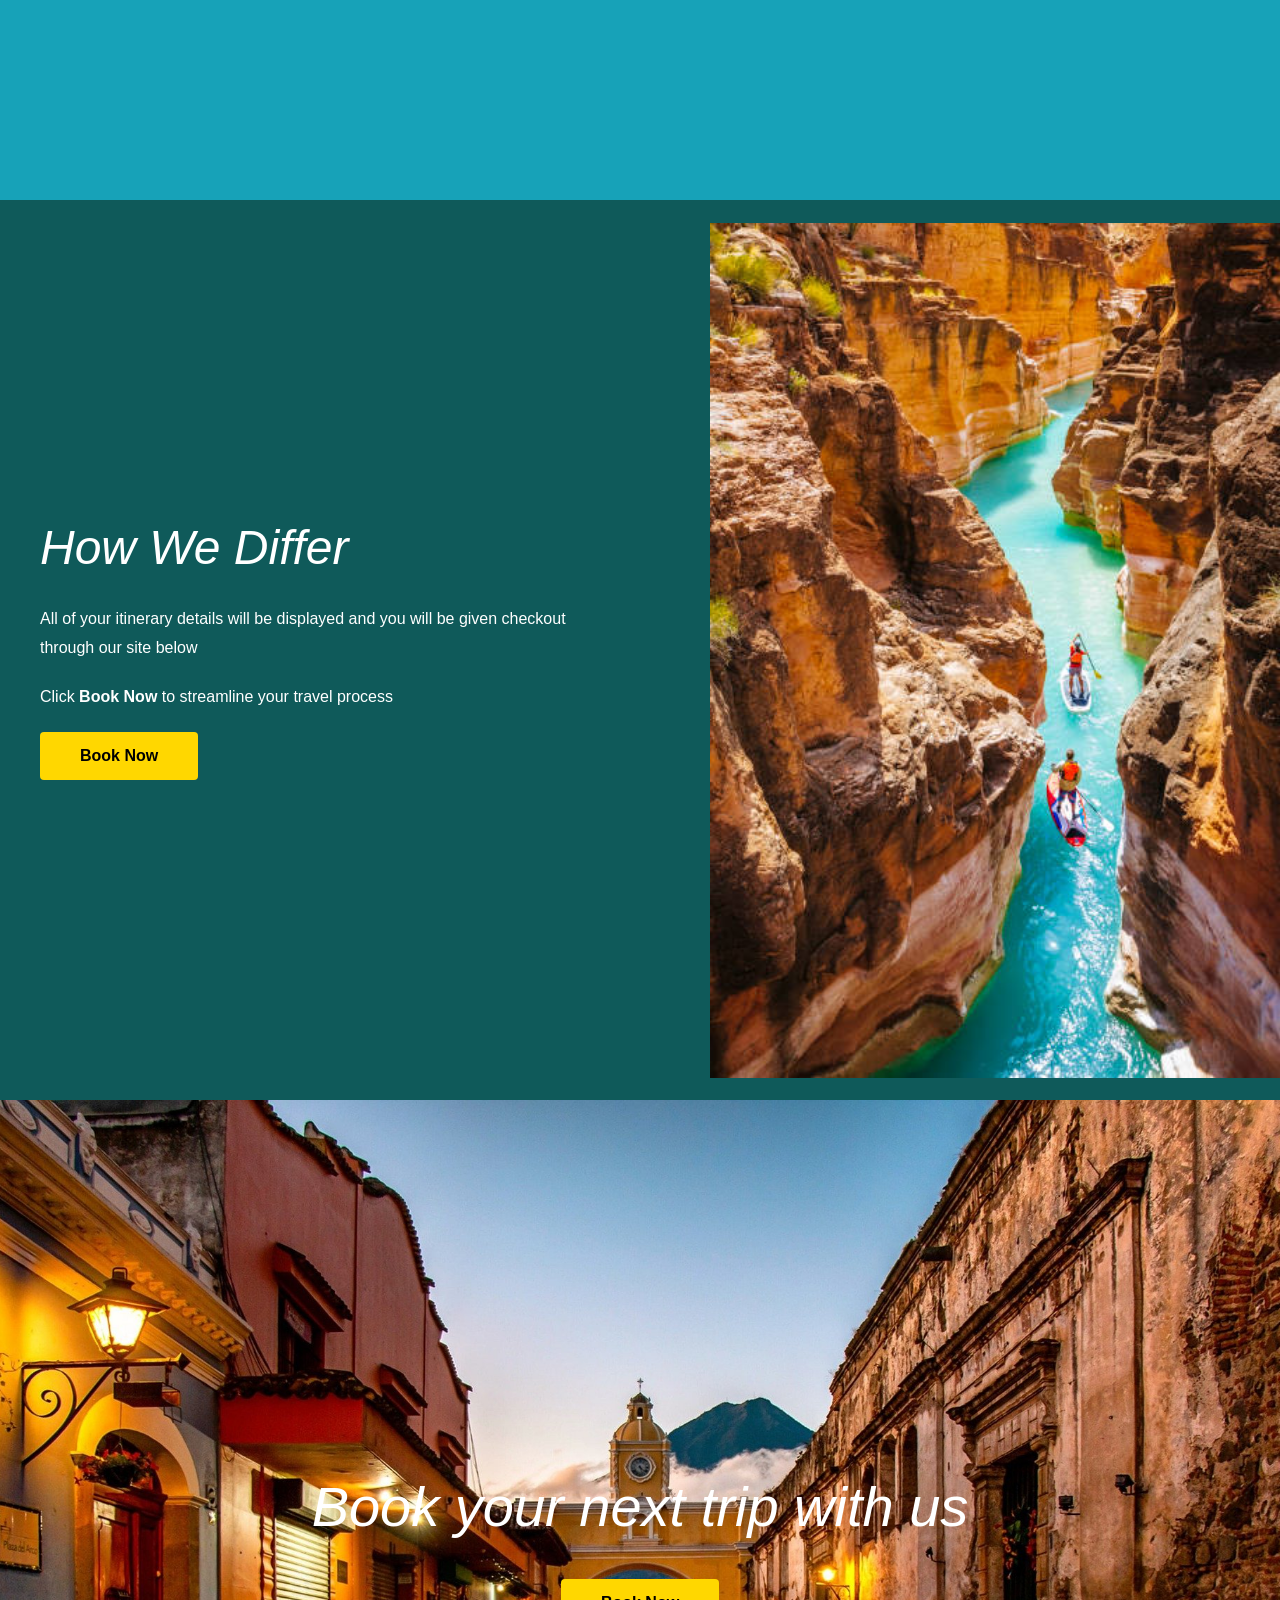
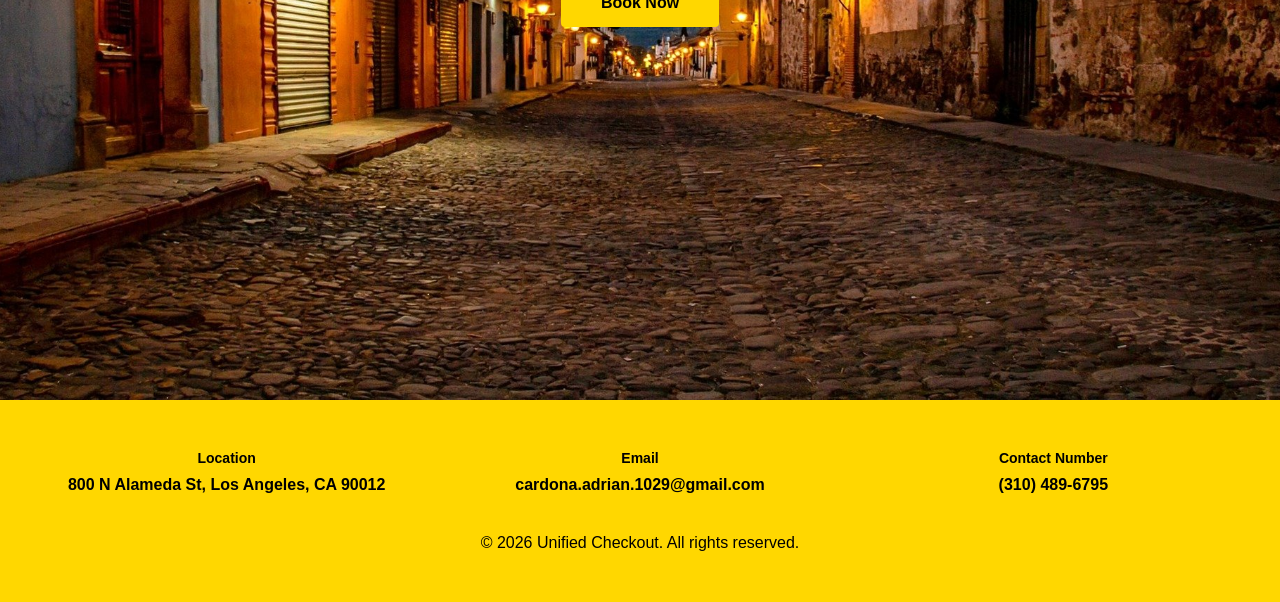
==== commit af559692: "fixed it. a bit" ====
--- a/frontend/index.html
+++ b/frontend/index.html
@@ -26,7 +26,6 @@
             </div>
             <div class="problem-images">
                 <img src = "images/travel.jpg">
-                <img src="images/china.jpg" >
             </div>
         </div>
     </section>
--- a/frontend/css/styles.css
+++ b/frontend/css/styles.css
@@ -101,17 +101,18 @@
 }
 
 .problem-images {
-    display: grid;
-    grid-template-columns: 1fr;
-    gap: 20px;
+    justify-self: end;
+    width: 100%;
+    height: 100%;
+    display: flex;
+    margin-right: calc((100vw - 1200px) / -2);
 }
 
 .problem-images img {
     width: 100%;
-    height: 250px;
+    height: 100%;
     object-fit: cover;
-    border-radius: 8px;
-    background: linear-gradient(135deg, #87CEEB, #20B2AA);
+    background-color: #87CEEB;
 }
 
 /* Differ Section */
@@ -156,7 +157,7 @@
     width: 100%;
     height: 100%;
     object-fit: cover;
-    background: linear-gradient(135deg, #013220, #87CEEB);
+    background-color:  #013220;
 }
 
 
